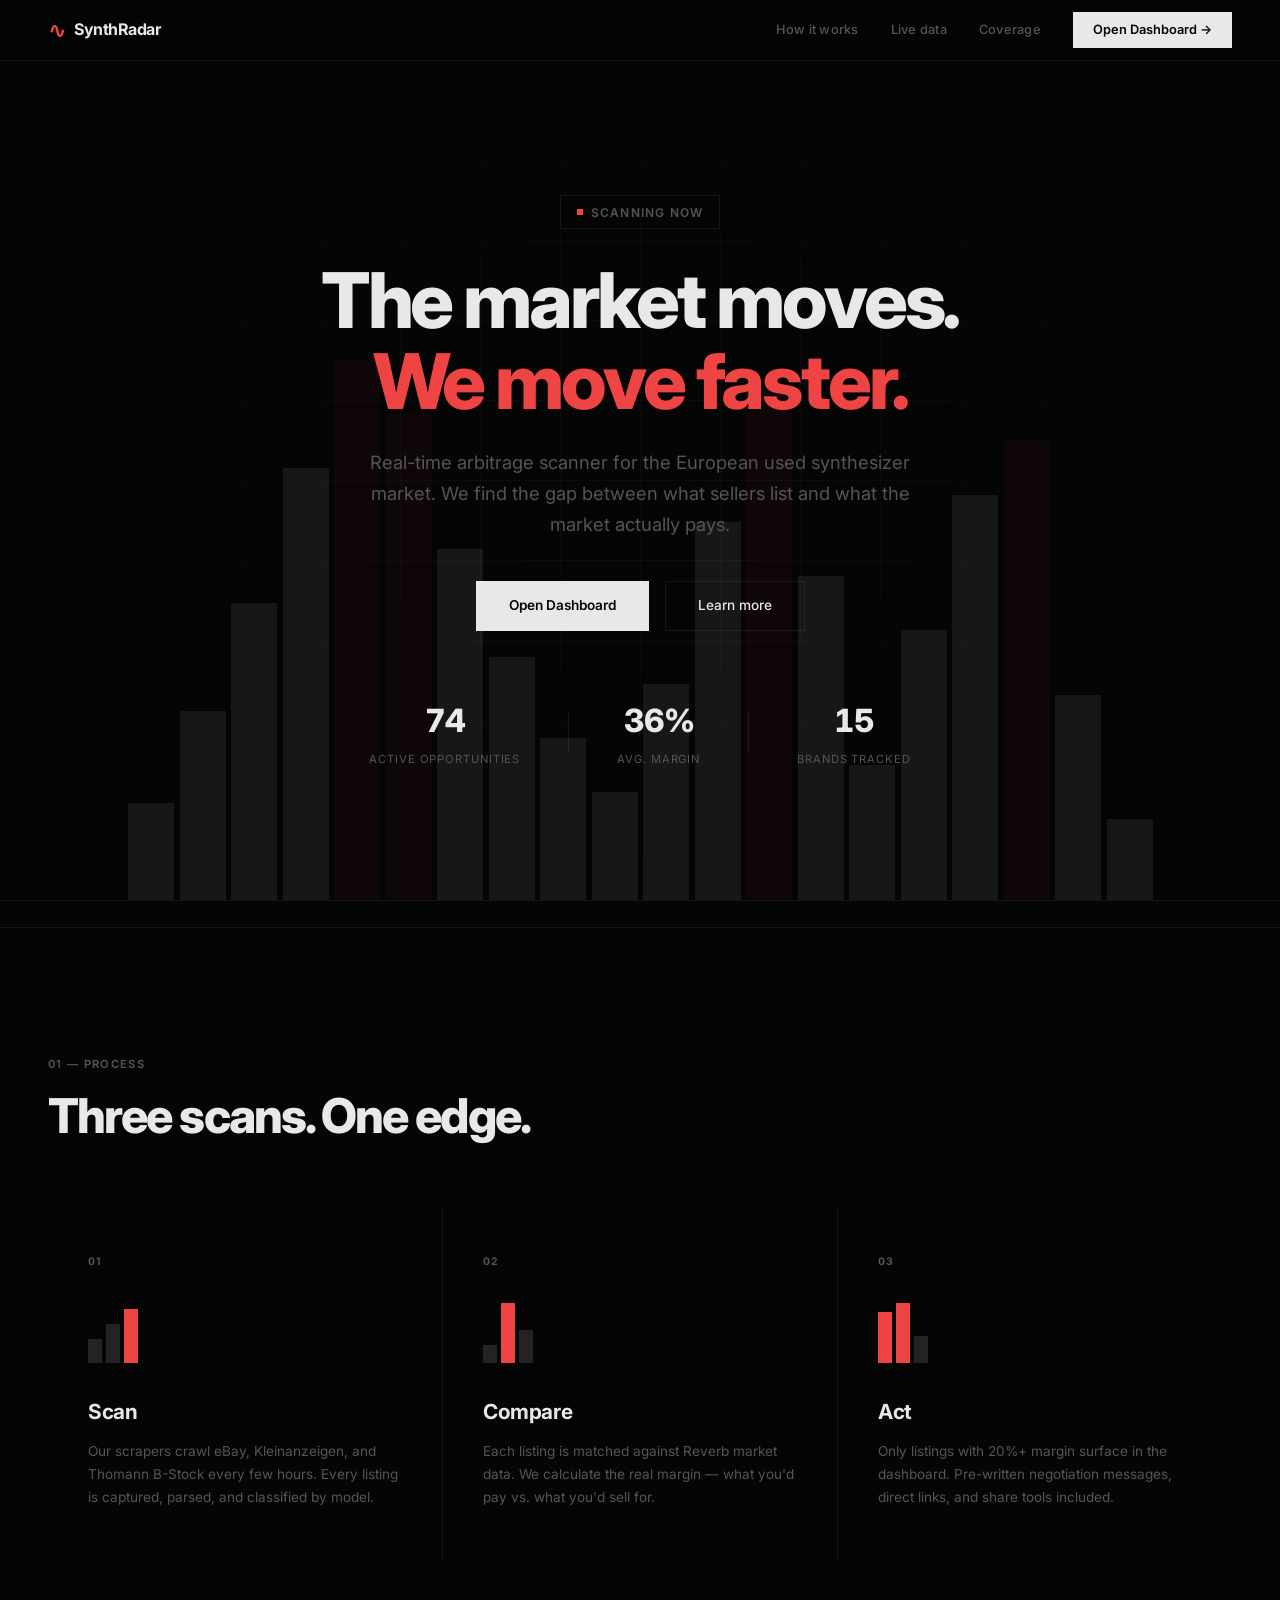
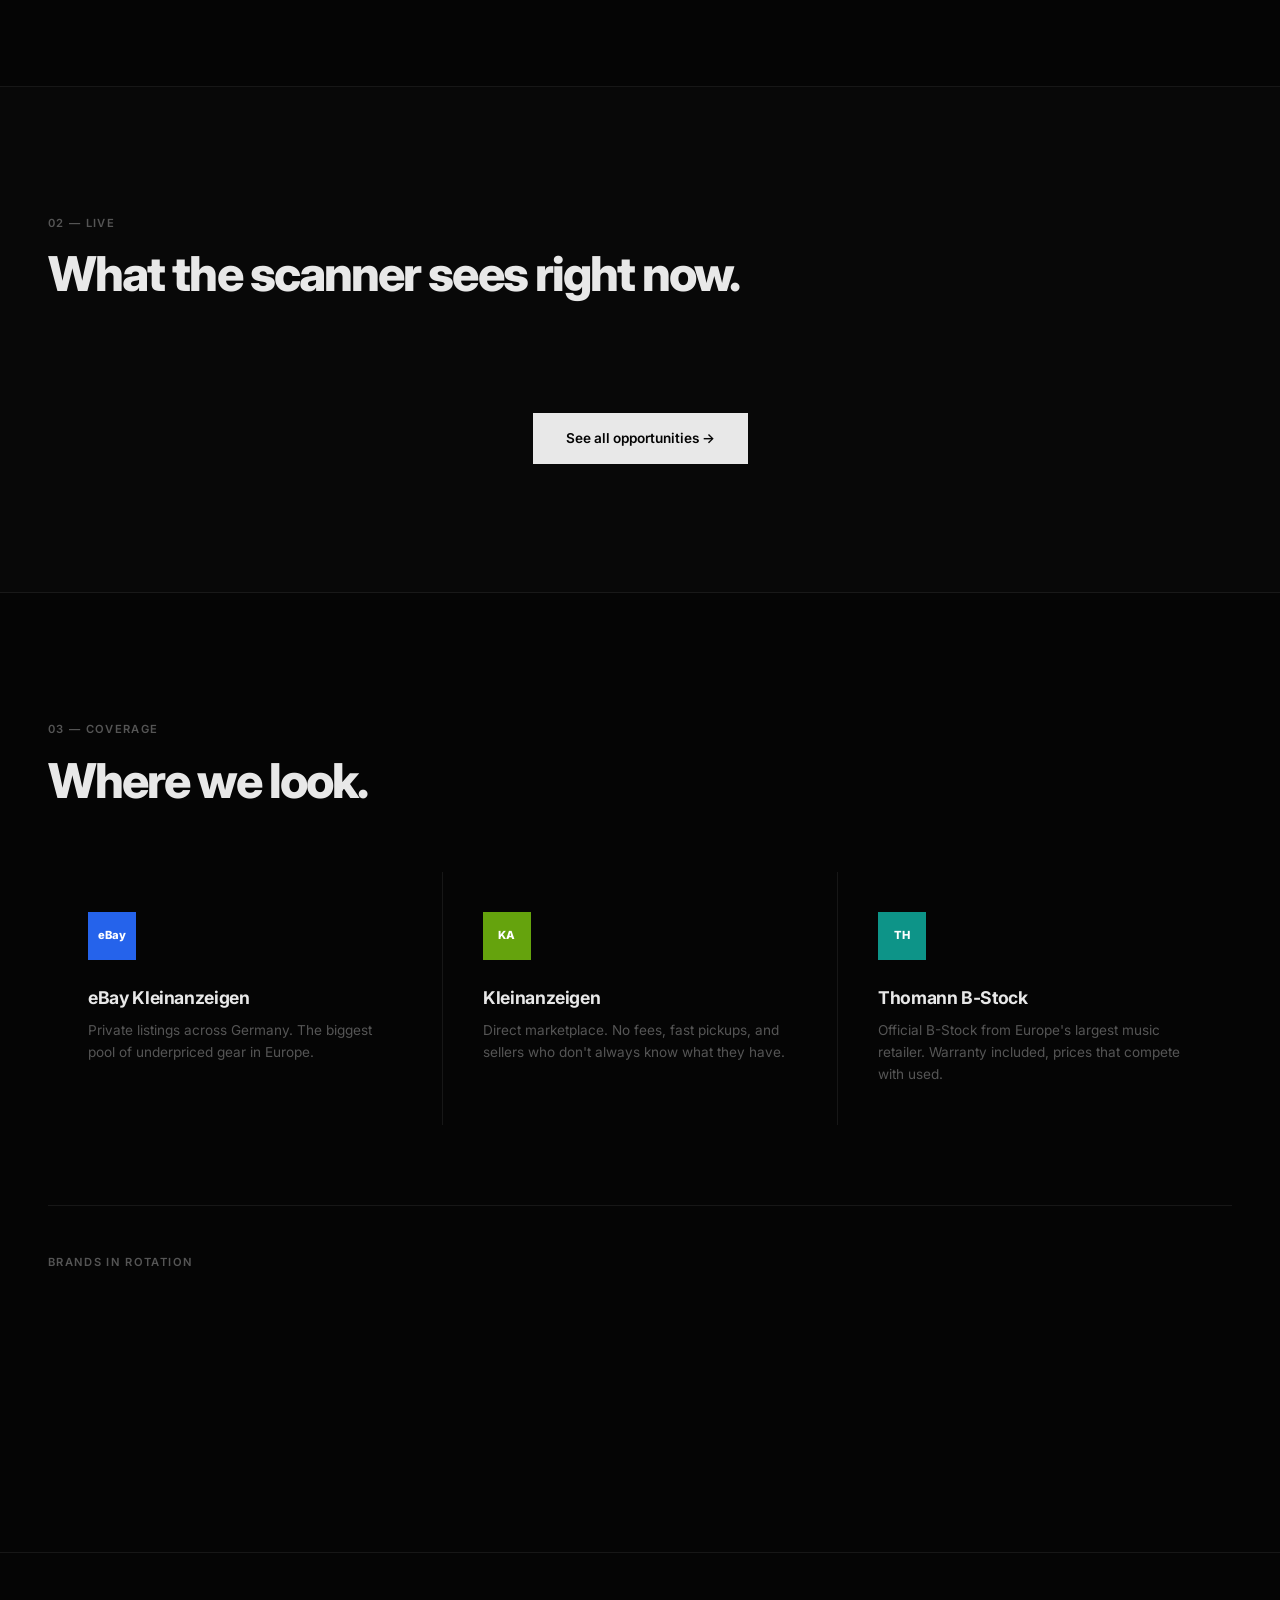
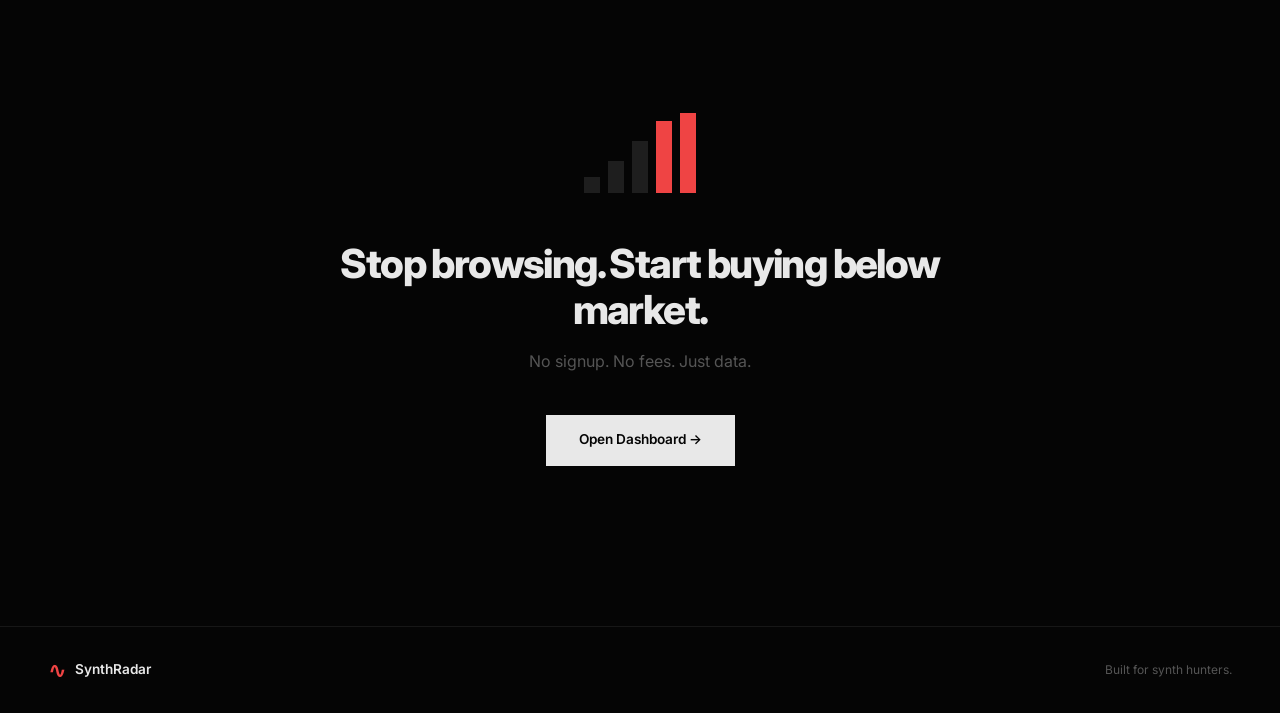
==== landing.html @ b0c32d6d "feat: add Awwwards-level brutalist landing page with live data, ticker, and scroll animations" ====
<!DOCTYPE html>
<html lang="en">
<head>
    <meta charset="UTF-8">
    <meta name="viewport" content="width=device-width, initial-scale=1.0">
    <title>SynthRadar — Used Synth Arbitrage</title>
    <meta name="description" content="Real-time arbitrage scanner for the European used synthesizer market. We find the gap between what sellers ask and what buyers pay.">

    <meta property="og:title" content="SynthRadar — Used Synth Arbitrage">
    <meta property="og:description" content="Real-time arbitrage scanner for the European used synthesizer market.">
    <meta property="og:url" content="https://synthradar.com">
    <meta property="og:type" content="website">

    <link rel="preconnect" href="https://fonts.googleapis.com">
    <link rel="preconnect" href="https://fonts.gstatic.com" crossorigin>
    <link href="https://fonts.googleapis.com/css2?family=Inter:wght@300;400;500;600;700;800;900&display=swap" rel="stylesheet">
    <link rel="stylesheet" href="./landing.css">
</head>
<body>

<!-- ═══════════════════════════════════════════════════════ 
     NAV
     ═══════════════════════════════════════════════════════ -->
<nav class="nav">
    <div class="nav-inner">
        <a href="/" class="nav-logo">
            <span class="logo-mark">∿</span>
            <span class="logo-text">SynthRadar</span>
        </a>
        <div class="nav-links">
            <a href="#how" class="nav-link">How it works</a>
            <a href="#live" class="nav-link">Live data</a>
            <a href="#coverage" class="nav-link">Coverage</a>
            <a href="./index.html" class="nav-cta">Open Dashboard →</a>
        </div>
        <button class="nav-menu-btn" id="menu-toggle" aria-label="Menu">
            <span></span><span></span>
        </button>
    </div>
</nav>

<!-- Mobile menu overlay -->
<div class="mobile-menu" id="mobile-menu">
    <a href="#how" class="mobile-link">How it works</a>
    <a href="#live" class="mobile-link">Live data</a>
    <a href="#coverage" class="mobile-link">Coverage</a>
    <a href="./index.html" class="mobile-link cta">Open Dashboard →</a>
</div>


<!-- ═══════════════════════════════════════════════════════ 
     HERO
     ═══════════════════════════════════════════════════════ -->
<section class="hero">
    <div class="hero-grid-bg"></div>

    <!-- Decorative spectrum bars behind the text -->
    <div class="hero-spectrum" aria-hidden="true">
        <div class="h-bar" style="--h:18%; --delay:0s"></div>
        <div class="h-bar" style="--h:35%; --delay:0.1s"></div>
        <div class="h-bar" style="--h:55%; --delay:0.2s"></div>
        <div class="h-bar" style="--h:80%; --delay:0.3s"></div>
        <div class="h-bar accent" style="--h:100%; --delay:0.4s"></div>
        <div class="h-bar accent" style="--h:90%; --delay:0.5s"></div>
        <div class="h-bar" style="--h:65%; --delay:0.6s"></div>
        <div class="h-bar" style="--h:45%; --delay:0.7s"></div>
        <div class="h-bar" style="--h:30%; --delay:0.8s"></div>
        <div class="h-bar" style="--h:20%; --delay:0.9s"></div>
        <div class="h-bar" style="--h:40%; --delay:1s"></div>
        <div class="h-bar" style="--h:70%; --delay:1.1s"></div>
        <div class="h-bar accent" style="--h:95%; --delay:1.2s"></div>
        <div class="h-bar" style="--h:60%; --delay:1.3s"></div>
        <div class="h-bar" style="--h:25%; --delay:1.4s"></div>
        <div class="h-bar" style="--h:50%; --delay:1.5s"></div>
        <div class="h-bar" style="--h:75%; --delay:1.6s"></div>
        <div class="h-bar accent" style="--h:85%; --delay:1.7s"></div>
        <div class="h-bar" style="--h:38%; --delay:1.8s"></div>
        <div class="h-bar" style="--h:15%; --delay:1.9s"></div>
    </div>

    <div class="hero-content">
        <div class="hero-badge">
            <span class="badge-dot"></span>
            Scanning now
        </div>
        <h1 class="hero-title">
            The market moves.<br>
            <span class="hero-highlight">We move faster.</span>
        </h1>
        <p class="hero-sub">
            Real-time arbitrage scanner for the European used synthesizer market.
            We find the gap between what sellers list and what the market actually pays.
        </p>
        <div class="hero-actions">
            <a href="./index.html" class="btn-hero-primary">Open Dashboard</a>
            <a href="#how" class="btn-hero-secondary">Learn more</a>
        </div>

        <div class="hero-stats">
            <div class="hero-stat">
                <span class="stat-number" id="stat-opps">—</span>
                <span class="stat-label">Active opportunities</span>
            </div>
            <div class="hero-stat-divider"></div>
            <div class="hero-stat">
                <span class="stat-number" id="stat-margin">—</span>
                <span class="stat-label">Avg. margin</span>
            </div>
            <div class="hero-stat-divider"></div>
            <div class="hero-stat">
                <span class="stat-number" id="stat-brands">—</span>
                <span class="stat-label">Brands tracked</span>
            </div>
        </div>
    </div>
</section>


<!-- ═══════════════════════════════════════════════════════ 
     TICKER
     ═══════════════════════════════════════════════════════ -->
<div class="ticker-strip">
    <div class="ticker-track" id="ticker-track">
        <!-- JS fills this -->
    </div>
</div>


<!-- ═══════════════════════════════════════════════════════ 
     HOW IT WORKS
     ═══════════════════════════════════════════════════════ -->
<section class="section" id="how">
    <div class="section-inner">
        <div class="section-header">
            <span class="section-tag">01 — Process</span>
            <h2 class="section-title">Three scans. One edge.</h2>
        </div>

        <div class="steps-grid">
            <div class="step-card" data-step="01">
                <div class="step-number">01</div>
                <div class="step-bar-group" aria-hidden="true">
                    <div class="step-bar" style="--h:40%"></div>
                    <div class="step-bar" style="--h:65%"></div>
                    <div class="step-bar accent" style="--h:90%"></div>
                </div>
                <h3 class="step-title">Scan</h3>
                <p class="step-desc">
                    Our scrapers crawl eBay, Kleinanzeigen, and Thomann B-Stock every few hours. Every listing is captured, parsed, and classified by model.
                </p>
            </div>

            <div class="step-card" data-step="02">
                <div class="step-number">02</div>
                <div class="step-bar-group" aria-hidden="true">
                    <div class="step-bar" style="--h:30%"></div>
                    <div class="step-bar accent" style="--h:100%"></div>
                    <div class="step-bar" style="--h:55%"></div>
                </div>
                <h3 class="step-title">Compare</h3>
                <p class="step-desc">
                    Each listing is matched against Reverb market data. We calculate the real margin — what you'd pay vs. what you'd sell for.
                </p>
            </div>

            <div class="step-card" data-step="03">
                <div class="step-number">03</div>
                <div class="step-bar-group" aria-hidden="true">
                    <div class="step-bar accent" style="--h:85%"></div>
                    <div class="step-bar accent" style="--h:100%"></div>
                    <div class="step-bar" style="--h:45%"></div>
                </div>
                <h3 class="step-title">Act</h3>
                <p class="step-desc">
                    Only listings with 20%+ margin surface in the dashboard. Pre-written negotiation messages, direct links, and share tools included.
                </p>
            </div>
        </div>
    </div>
</section>


<!-- ═══════════════════════════════════════════════════════ 
     LIVE DATA PREVIEW
     ═══════════════════════════════════════════════════════ -->
<section class="section section-dark" id="live">
    <div class="section-inner">
        <div class="section-header">
            <span class="section-tag">02 — Live</span>
            <h2 class="section-title">What the scanner sees right now.</h2>
        </div>

        <div class="live-grid" id="live-grid">
            <!-- JS populates 4 cards -->
        </div>

        <div class="live-cta">
            <a href="./index.html" class="btn-hero-primary">See all opportunities →</a>
        </div>
    </div>
</section>


<!-- ═══════════════════════════════════════════════════════ 
     COVERAGE
     ═══════════════════════════════════════════════════════ -->
<section class="section" id="coverage">
    <div class="section-inner">
        <div class="section-header">
            <span class="section-tag">03 — Coverage</span>
            <h2 class="section-title">Where we look.</h2>
        </div>

        <div class="platforms-grid">
            <div class="platform-card">
                <div class="platform-icon" style="background: #2563eb">eBay</div>
                <div class="platform-info">
                    <h3>eBay Kleinanzeigen</h3>
                    <p>Private listings across Germany. The biggest pool of underpriced gear in Europe.</p>
                </div>
            </div>
            <div class="platform-card">
                <div class="platform-icon" style="background: #65a30d">KA</div>
                <div class="platform-info">
                    <h3>Kleinanzeigen</h3>
                    <p>Direct marketplace. No fees, fast pickups, and sellers who don't always know what they have.</p>
                </div>
            </div>
            <div class="platform-card">
                <div class="platform-icon" style="background: #0d9488">TH</div>
                <div class="platform-info">
                    <h3>Thomann B-Stock</h3>
                    <p>Official B-Stock from Europe's largest music retailer. Warranty included, prices that compete with used.</p>
                </div>
            </div>
        </div>

        <!-- Brand spectrum -->
        <div class="brand-spectrum-section">
            <h3 class="brand-spectrum-title">Brands in rotation</h3>
            <div class="brand-spectrum" id="brand-spectrum">
                <!-- JS fills -->
            </div>
        </div>
    </div>
</section>


<!-- ═══════════════════════════════════════════════════════ 
     FINAL CTA
     ═══════════════════════════════════════════════════════ -->
<section class="section-final">
    <div class="final-inner">
        <div class="final-bars" aria-hidden="true">
            <div class="f-bar" style="--h:20%"></div>
            <div class="f-bar" style="--h:40%"></div>
            <div class="f-bar" style="--h:65%"></div>
            <div class="f-bar accent" style="--h:90%"></div>
            <div class="f-bar accent" style="--h:100%"></div>
        </div>
        <h2 class="final-title">Stop browsing. Start buying below market.</h2>
        <p class="final-sub">No signup. No fees. Just data.</p>
        <a href="./index.html" class="btn-hero-primary">Open Dashboard →</a>
    </div>
</section>


<!-- ═══════════════════════════════════════════════════════ 
     FOOTER
     ═══════════════════════════════════════════════════════ -->
<footer class="footer">
    <div class="footer-inner">
        <div class="footer-left">
            <span class="logo-mark">∿</span>
            <span>SynthRadar</span>
        </div>
        <div class="footer-right">
            <span>Built for synth hunters.</span>
        </div>
    </div>
</footer>


<!-- ═══════════════════════════════════════════════════════ 
     SCRIPTS
     ═══════════════════════════════════════════════════════ -->
<script>
(function() {
    // Mobile menu
    const toggle = document.getElementById('menu-toggle');
    const menu = document.getElementById('mobile-menu');
    toggle.addEventListener('click', () => {
        menu.classList.toggle('open');
        toggle.classList.toggle('open');
    });
    menu.querySelectorAll('a').forEach(a => a.addEventListener('click', () => {
        menu.classList.remove('open');
        toggle.classList.remove('open');
    }));

    // Smooth scroll
    document.querySelectorAll('a[href^="#"]').forEach(a => {
        a.addEventListener('click', e => {
            e.preventDefault();
            const target = document.querySelector(a.getAttribute('href'));
            if (target) target.scrollIntoView({ behavior: 'smooth', block: 'start' });
        });
    });

    // Intersection observer for scroll animations
    const observer = new IntersectionObserver((entries) => {
        entries.forEach(entry => {
            if (entry.isIntersecting) {
                entry.target.classList.add('in-view');
                observer.unobserve(entry.target);
            }
        });
    }, { threshold: 0.15 });

    document.querySelectorAll('.step-card, .platform-card, .section-header, .live-card').forEach(el => {
        observer.observe(el);
    });

    // Fetch live data
    fetch('/data.json')
        .then(r => r.json())
        .then(data => {
            // Normalize keys from Spanish capitals to lowercase
            const opps = (data.opportunities || []).map(o => ({
                modelo: o['Modelo'] || o.modelo || '',
                estado: o['Estado'] || o.estado || '',
                precio: o['Precio URL'] || o.precio || '',
                precio_mercado: o['Precio Mercado'] || o.precio_mercado || '',
                ahorro_porcentaje: o['Ahorro %'] || o.ahorro_porcentaje || '0%',
                plataforma: o['Plataforma'] || o.plataforma || '',
                url: o['Enlace'] || o.url || '',
                imagen: o['Imagen'] || o.imagen || '',
                reverb: o['Reverb'] || o.reverb || '',
            }));

            // Hero stats
            document.getElementById('stat-opps').textContent = opps.length;
            const margins = opps.map(o => parseFloat(String(o.ahorro_porcentaje || '0').replace('%', '')));
            const avgMargin = margins.length ? (margins.reduce((a,b) => a+b, 0) / margins.length).toFixed(1) : '0';
            document.getElementById('stat-margin').textContent = avgMargin + '%';
            const brands = new Set(opps.map(o => (o.modelo || '').split(' ')[0]));
            document.getElementById('stat-brands').textContent = brands.size;

            // Ticker
            const ticker = document.getElementById('ticker-track');
            const tickerItems = opps.slice(0, 20);
            const tickerHTML = tickerItems.map(o => {
                const save = o.ahorro_porcentaje || '0%';
                return `<span class="ticker-item"><span class="ticker-model">${o.modelo}</span> <span class="ticker-price">€${o.precio}</span> <span class="ticker-save">${save} OFF</span></span>`;
            }).join('');
            ticker.innerHTML = tickerHTML + tickerHTML; // duplicate for seamless loop

            // Live cards (top 4 by margin)
            const sorted = [...opps]
                .filter(o => o.plataforma !== 'Thomann B-Stock')
                .sort((a,b) => {
                    const sa = parseFloat(String(a.ahorro_porcentaje||'0').replace('%',''));
                    const sb = parseFloat(String(b.ahorro_porcentaje||'0').replace('%',''));
                    return sb - sa;
                })
                .slice(0, 4);

            const liveGrid = document.getElementById('live-grid');
            liveGrid.innerHTML = sorted.map(o => {
                const save = o.ahorro_porcentaje || '0%';
                const img = o.imagen || '';
                const price = String(o.precio).replace(/[^\d.]/g, '');
                const reverb = o.precio_mercado || '—';
                return `
                <div class="live-card">
                    <div class="live-card-img" style="background-image: url('${img}')"></div>
                    <div class="live-card-body">
                        <div class="live-card-tags">
                            <span class="live-tag">${o.estado || 'Used'}</span>
                            <span class="live-tag accent">${save} OFF</span>
                        </div>
                        <h3 class="live-card-title">${o.modelo}</h3>
                        <div class="live-card-prices">
                            <span class="live-price-listed">€${price}</span>
                            <span class="live-price-arrow">→</span>
                            <span class="live-price-market">${reverb} €</span>
                        </div>
                    </div>
                </div>`;
            }).join('');

            // Re-observe live cards
            document.querySelectorAll('.live-card').forEach(el => observer.observe(el));

            // Brand spectrum
            const brandCounts = {};
            opps.forEach(o => {
                const b = (o.modelo || '').split(' ')[0];
                brandCounts[b] = (brandCounts[b] || 0) + 1;
            });
            const brandEntries = Object.entries(brandCounts).sort((a,b) => a[0].localeCompare(b[0]));
            const maxBrand = Math.max(...brandEntries.map(b => b[1]), 5);
            const spectrum = document.getElementById('brand-spectrum');
            spectrum.innerHTML = brandEntries.map(([name, count]) => {
                const pct = Math.max(15, (count / maxBrand) * 100);
                const isHot = pct > 70;
                return `
                <div class="bs-col">
                    <div class="bs-bar ${isHot ? 'accent' : ''}" style="height: ${pct}%"></div>
                    <span class="bs-label">${name}</span>
                </div>`;
            }).join('');
        })
        .catch(() => {
            document.getElementById('stat-opps').textContent = '74';
            document.getElementById('stat-margin').textContent = '36%';
            document.getElementById('stat-brands').textContent = '15';
        });
})();
</script>

</body>
</html>
---- landing.css ----
/* ═══════════════════════════════════════════════════════
   SYNTH RADAR — LANDING PAGE
   Design: Brutalist minimalist / black-white-red
   ═══════════════════════════════════════════════════════ */

:root {
    --bg: #050505;
    --fg: #e8e8e8;
    --fg-dim: #555;
    --fg-muted: #333;
    --red: #ef4444;
    --red-dim: rgba(239, 68, 68, 0.3);
    --border: rgba(255, 255, 255, 0.07);
    --font: 'Inter', system-ui, -apple-system, sans-serif;
}

*, *::before, *::after {
    margin: 0;
    padding: 0;
    box-sizing: border-box;
}

html {
    font-size: 16px;
    scroll-behavior: smooth;
    -webkit-font-smoothing: antialiased;
    -moz-osx-font-smoothing: grayscale;
}

body {
    font-family: var(--font);
    background: var(--bg);
    color: var(--fg);
    overflow-x: hidden;
    line-height: 1.6;
}

::selection {
    background: var(--red);
    color: #fff;
}


/* ═══════════════════════════════════════════════════════
   NAV
   ═══════════════════════════════════════════════════════ */

.nav {
    position: fixed;
    top: 0;
    left: 0;
    width: 100%;
    z-index: 100;
    background: rgba(5, 5, 5, 0.85);
    backdrop-filter: blur(20px);
    -webkit-backdrop-filter: blur(20px);
    border-bottom: 1px solid var(--border);
}

.nav-inner {
    max-width: 1400px;
    margin: 0 auto;
    padding: 0 3rem;
    height: 60px;
    display: flex;
    align-items: center;
    justify-content: space-between;
}

.nav-logo {
    display: flex;
    align-items: center;
    gap: 0.5rem;
    text-decoration: none;
    color: var(--fg);
    font-weight: 700;
    font-size: 1rem;
    letter-spacing: -0.03em;
}

.logo-mark {
    font-size: 1.4rem;
    color: var(--red);
    line-height: 1;
}

.nav-links {
    display: flex;
    align-items: center;
    gap: 2rem;
}

.nav-link {
    color: var(--fg-dim);
    text-decoration: none;
    font-size: 0.8rem;
    font-weight: 500;
    letter-spacing: 0.02em;
    transition: color 0.2s;
}

.nav-link:hover {
    color: var(--fg);
}

.nav-cta {
    color: var(--bg);
    background: var(--fg);
    text-decoration: none;
    font-size: 0.8rem;
    font-weight: 600;
    padding: 0.5rem 1.25rem;
    transition: all 0.2s;
}

.nav-cta:hover {
    background: var(--red);
    color: #fff;
}

.nav-menu-btn {
    display: none;
    background: none;
    border: none;
    cursor: pointer;
    width: 28px;
    height: 20px;
    position: relative;
    z-index: 101;
}

.nav-menu-btn span {
    display: block;
    width: 100%;
    height: 2px;
    background: var(--fg);
    position: absolute;
    left: 0;
    transition: all 0.3s;
}

.nav-menu-btn span:first-child { top: 2px; }
.nav-menu-btn span:last-child { bottom: 2px; }

.nav-menu-btn.open span:first-child { top: 50%; transform: translateY(-50%) rotate(45deg); }
.nav-menu-btn.open span:last-child { bottom: 50%; transform: translateY(50%) rotate(-45deg); }

.mobile-menu {
    position: fixed;
    top: 0;
    left: 0;
    width: 100%;
    height: 100dvh;
    background: var(--bg);
    z-index: 99;
    display: flex;
    flex-direction: column;
    justify-content: center;
    align-items: center;
    gap: 2.5rem;
    opacity: 0;
    pointer-events: none;
    transition: opacity 0.3s;
}

.mobile-menu.open {
    opacity: 1;
    pointer-events: auto;
}

.mobile-link {
    color: var(--fg);
    text-decoration: none;
    font-size: 1.5rem;
    font-weight: 600;
    letter-spacing: -0.02em;
}

.mobile-link.cta {
    color: var(--red);
}


/* ═══════════════════════════════════════════════════════
   HERO
   ═══════════════════════════════════════════════════════ */

.hero {
    position: relative;
    min-height: 100dvh;
    display: flex;
    align-items: center;
    justify-content: center;
    padding: 8rem 3rem 4rem;
    overflow: hidden;
}

.hero-grid-bg {
    position: absolute;
    inset: 0;
    background-image:
        linear-gradient(var(--border) 1px, transparent 1px),
        linear-gradient(90deg, var(--border) 1px, transparent 1px);
    background-size: 80px 80px;
    opacity: 0.4;
    mask-image: radial-gradient(ellipse at 50% 50%, black 20%, transparent 70%);
    -webkit-mask-image: radial-gradient(ellipse at 50% 50%, black 20%, transparent 70%);
}

/* Spectrum bars behind hero */
.hero-spectrum {
    position: absolute;
    bottom: 0;
    left: 0;
    width: 100%;
    height: 60%;
    display: flex;
    align-items: flex-end;
    justify-content: center;
    gap: 6px;
    padding: 0 10%;
    opacity: 0.08;
    pointer-events: none;
}

.h-bar {
    flex: 1;
    height: var(--h);
    background: var(--fg);
    animation: barRise 1.5s cubic-bezier(0.16, 1, 0.3, 1) var(--delay) both;
}

.h-bar.accent {
    background: var(--red);
    opacity: 0.6;
}

@keyframes barRise {
    from { transform: scaleY(0); transform-origin: bottom; }
    to   { transform: scaleY(1); transform-origin: bottom; }
}

.hero-content {
    position: relative;
    z-index: 2;
    text-align: center;
    max-width: 800px;
}

.hero-badge {
    display: inline-flex;
    align-items: center;
    gap: 0.5rem;
    font-size: 0.75rem;
    font-weight: 600;
    text-transform: uppercase;
    letter-spacing: 0.1em;
    color: var(--fg-dim);
    margin-bottom: 2rem;
    border: 1px solid var(--border);
    padding: 0.4rem 1rem;
}

.badge-dot {
    width: 6px;
    height: 6px;
    background: var(--red);
    animation: pulse 2s infinite;
}

@keyframes pulse {
    0%, 100% { opacity: 1; }
    50% { opacity: 0.3; }
}

.hero-title {
    font-size: clamp(2.5rem, 6vw, 5rem);
    font-weight: 800;
    letter-spacing: -0.04em;
    line-height: 1.05;
    margin-bottom: 1.5rem;
}

.hero-highlight {
    color: var(--red);
}

.hero-sub {
    font-size: clamp(1rem, 1.5vw, 1.15rem);
    color: var(--fg-dim);
    max-width: 560px;
    margin: 0 auto 2.5rem;
    line-height: 1.7;
    font-weight: 400;
}

.hero-actions {
    display: flex;
    gap: 1rem;
    justify-content: center;
    margin-bottom: 4rem;
}

.btn-hero-primary {
    display: inline-block;
    background: var(--fg);
    color: var(--bg);
    font-family: var(--font);
    font-size: 0.85rem;
    font-weight: 600;
    padding: 0.85rem 2rem;
    text-decoration: none;
    transition: all 0.2s;
    border: 1px solid var(--fg);
}

.btn-hero-primary:hover {
    background: var(--red);
    color: #fff;
    border-color: var(--red);
}

.btn-hero-secondary {
    display: inline-block;
    background: transparent;
    color: var(--fg);
    font-family: var(--font);
    font-size: 0.85rem;
    font-weight: 500;
    padding: 0.85rem 2rem;
    text-decoration: none;
    border: 1px solid var(--border);
    transition: all 0.2s;
}

.btn-hero-secondary:hover {
    border-color: var(--fg);
}

/* Hero stats strip */
.hero-stats {
    display: flex;
    justify-content: center;
    align-items: center;
    gap: 3rem;
}

.hero-stat {
    display: flex;
    flex-direction: column;
    align-items: center;
}

.stat-number {
    font-size: 2rem;
    font-weight: 800;
    letter-spacing: -0.03em;
    font-variant-numeric: tabular-nums;
}

.stat-label {
    font-size: 0.7rem;
    color: var(--fg-dim);
    text-transform: uppercase;
    letter-spacing: 0.08em;
    margin-top: 0.25rem;
}

.hero-stat-divider {
    width: 1px;
    height: 40px;
    background: var(--border);
}


/* ═══════════════════════════════════════════════════════
   TICKER
   ═══════════════════════════════════════════════════════ */

.ticker-strip {
    border-top: 1px solid var(--border);
    border-bottom: 1px solid var(--border);
    overflow: hidden;
    white-space: nowrap;
    background: var(--bg);
}

.ticker-track {
    display: inline-flex;
    animation: tickerScroll 40s linear infinite;
}

@keyframes tickerScroll {
    0%   { transform: translateX(0); }
    100% { transform: translateX(-50%); }
}

.ticker-item {
    display: inline-flex;
    align-items: center;
    gap: 0.75rem;
    padding: 0.85rem 2.5rem;
    font-size: 0.75rem;
    font-weight: 500;
    border-right: 1px solid var(--border);
}

.ticker-model {
    color: var(--fg);
    font-weight: 600;
}

.ticker-price {
    color: var(--fg-dim);
}

.ticker-save {
    color: var(--red);
    font-weight: 700;
}


/* ═══════════════════════════════════════════════════════
   SECTIONS
   ═══════════════════════════════════════════════════════ */

.section {
    padding: 8rem 3rem;
    border-bottom: 1px solid var(--border);
}

.section-dark {
    background: rgba(255,255,255,0.01);
}

.section-inner {
    max-width: 1200px;
    margin: 0 auto;
}

.section-header {
    margin-bottom: 4rem;
    opacity: 0;
    transform: translateY(30px);
    transition: all 0.8s cubic-bezier(0.16, 1, 0.3, 1);
}

.section-header.in-view {
    opacity: 1;
    transform: translateY(0);
}

.section-tag {
    display: block;
    font-size: 0.7rem;
    font-weight: 600;
    color: var(--fg-dim);
    text-transform: uppercase;
    letter-spacing: 0.12em;
    margin-bottom: 1rem;
}

.section-title {
    font-size: clamp(1.8rem, 4vw, 3rem);
    font-weight: 800;
    letter-spacing: -0.04em;
    line-height: 1.1;
}


/* ═══════════════════════════════════════════════════════
   STEPS
   ═══════════════════════════════════════════════════════ */

.steps-grid {
    display: grid;
    grid-template-columns: repeat(3, 1fr);
    gap: 1px;
    background: var(--border);
}

.step-card {
    background: var(--bg);
    padding: 3rem 2.5rem;
    position: relative;
    opacity: 0;
    transform: translateY(40px);
    transition: all 0.6s cubic-bezier(0.16, 1, 0.3, 1);
}

.step-card:nth-child(2) { transition-delay: 0.1s; }
.step-card:nth-child(3) { transition-delay: 0.2s; }

.step-card.in-view {
    opacity: 1;
    transform: translateY(0);
}

.step-card:hover {
    background: rgba(255,255,255,0.02);
}

.step-number {
    font-size: 0.65rem;
    font-weight: 700;
    color: var(--fg-dim);
    letter-spacing: 0.1em;
    margin-bottom: 2rem;
    text-transform: uppercase;
}

.step-bar-group {
    display: flex;
    align-items: flex-end;
    gap: 4px;
    height: 60px;
    margin-bottom: 2rem;
}

.step-bar {
    width: 14px;
    height: var(--h);
    background: rgba(255,255,255,0.12);
    transition: height 0.6s cubic-bezier(0.16, 1, 0.3, 1);
}

.step-bar.accent {
    background: var(--red);
}

.step-card:hover .step-bar {
    background: rgba(255,255,255,0.2);
}

.step-card:hover .step-bar.accent {
    background: var(--red);
    box-shadow: 0 0 12px var(--red-dim);
}

.step-title {
    font-size: 1.3rem;
    font-weight: 700;
    margin-bottom: 0.75rem;
    letter-spacing: -0.02em;
}

.step-desc {
    font-size: 0.85rem;
    color: var(--fg-dim);
    line-height: 1.7;
}


/* ═══════════════════════════════════════════════════════
   LIVE CARDS
   ═══════════════════════════════════════════════════════ */

.live-grid {
    display: grid;
    grid-template-columns: repeat(4, 1fr);
    gap: 1px;
    background: var(--border);
    margin-bottom: 3rem;
}

.live-card {
    background: var(--bg);
    overflow: hidden;
    opacity: 0;
    transform: translateY(30px);
    transition: all 0.6s cubic-bezier(0.16, 1, 0.3, 1);
}

.live-card:nth-child(2) { transition-delay: 0.08s; }
.live-card:nth-child(3) { transition-delay: 0.16s; }
.live-card:nth-child(4) { transition-delay: 0.24s; }

.live-card.in-view {
    opacity: 1;
    transform: translateY(0);
}

.live-card-img {
    width: 100%;
    height: 180px;
    background-size: cover;
    background-position: center;
    background-color: rgba(255,255,255,0.03);
    border-bottom: 1px solid var(--border);
    transition: transform 0.4s;
}

.live-card:hover .live-card-img {
    transform: scale(1.03);
}

.live-card-body {
    padding: 1.25rem;
}

.live-card-tags {
    display: flex;
    gap: 0.5rem;
    margin-bottom: 0.75rem;
}

.live-tag {
    font-size: 0.65rem;
    font-weight: 600;
    text-transform: uppercase;
    letter-spacing: 0.04em;
    padding: 0.2rem 0.5rem;
    border: 1px solid var(--border);
    color: var(--fg-dim);
}

.live-tag.accent {
    border-color: var(--red);
    color: var(--red);
}

.live-card-title {
    font-size: 1rem;
    font-weight: 700;
    letter-spacing: -0.02em;
    margin-bottom: 0.75rem;
}

.live-card-prices {
    display: flex;
    align-items: center;
    gap: 0.5rem;
    font-size: 0.8rem;
}

.live-price-listed {
    font-weight: 700;
}

.live-price-arrow {
    color: var(--fg-dim);
}

.live-price-market {
    color: var(--fg-dim);
}

.live-cta {
    text-align: center;
}


/* ═══════════════════════════════════════════════════════
   PLATFORMS
   ═══════════════════════════════════════════════════════ */

.platforms-grid {
    display: grid;
    grid-template-columns: repeat(3, 1fr);
    gap: 1px;
    background: var(--border);
    margin-bottom: 5rem;
}

.platform-card {
    background: var(--bg);
    padding: 2.5rem;
    display: flex;
    flex-direction: column;
    gap: 1.5rem;
    opacity: 0;
    transform: translateY(30px);
    transition: all 0.6s cubic-bezier(0.16, 1, 0.3, 1);
}

.platform-card:nth-child(2) { transition-delay: 0.1s; }
.platform-card:nth-child(3) { transition-delay: 0.2s; }

.platform-card.in-view {
    opacity: 1;
    transform: translateY(0);
}

.platform-card:hover {
    background: rgba(255,255,255,0.02);
}

.platform-icon {
    width: 48px;
    height: 48px;
    display: flex;
    align-items: center;
    justify-content: center;
    font-size: 0.7rem;
    font-weight: 800;
    color: #fff;
    letter-spacing: 0.02em;
}

.platform-info h3 {
    font-size: 1.1rem;
    font-weight: 700;
    margin-bottom: 0.5rem;
    letter-spacing: -0.02em;
}

.platform-info p {
    font-size: 0.85rem;
    color: var(--fg-dim);
    line-height: 1.6;
}


/* ═══════════════════════════════════════════════════════
   BRAND SPECTRUM
   ═══════════════════════════════════════════════════════ */

.brand-spectrum-section {
    border-top: 1px solid var(--border);
    padding-top: 3rem;
}

.brand-spectrum-title {
    font-size: 0.7rem;
    font-weight: 600;
    color: var(--fg-dim);
    text-transform: uppercase;
    letter-spacing: 0.12em;
    margin-bottom: 2rem;
}

.brand-spectrum {
    display: flex;
    align-items: flex-end;
    gap: 2px;
    height: 120px;
}

.bs-col {
    flex: 1;
    display: flex;
    flex-direction: column;
    align-items: center;
    height: 100%;
    justify-content: flex-end;
    position: relative;
}

.bs-bar {
    width: 70%;
    background: rgba(255,255,255,0.12);
    transition: all 0.3s;
}

.bs-bar.accent {
    background: var(--red);
}

.bs-col:hover .bs-bar {
    background: rgba(255,255,255,0.25);
}

.bs-col:hover .bs-bar.accent {
    background: var(--red);
    box-shadow: 0 0 8px var(--red-dim);
}

.bs-label {
    position: absolute;
    top: calc(100% + 8px);
    font-size: 0.55rem;
    color: var(--fg-dim);
    font-weight: 500;
    letter-spacing: 0.02em;
    white-space: nowrap;
    transform-origin: 0% 0%;
    transform: rotate(45deg);
    transition: color 0.2s;
}

.bs-col:hover .bs-label {
    color: var(--fg);
}


/* ═══════════════════════════════════════════════════════
   FINAL CTA
   ═══════════════════════════════════════════════════════ */

.section-final {
    padding: 10rem 3rem;
    text-align: center;
    position: relative;
    overflow: hidden;
}

.final-inner {
    position: relative;
    z-index: 2;
    max-width: 700px;
    margin: 0 auto;
}

.final-bars {
    display: flex;
    align-items: flex-end;
    justify-content: center;
    gap: 8px;
    height: 80px;
    margin-bottom: 3rem;
}

.f-bar {
    width: 16px;
    height: var(--h);
    background: rgba(255,255,255,0.1);
}

.f-bar.accent {
    background: var(--red);
}

.final-title {
    font-size: clamp(1.6rem, 3.5vw, 2.5rem);
    font-weight: 800;
    letter-spacing: -0.04em;
    line-height: 1.15;
    margin-bottom: 1rem;
}

.final-sub {
    color: var(--fg-dim);
    font-size: 1rem;
    margin-bottom: 2.5rem;
}


/* ═══════════════════════════════════════════════════════
   FOOTER
   ═══════════════════════════════════════════════════════ */

.footer {
    border-top: 1px solid var(--border);
    padding: 2rem 3rem;
}

.footer-inner {
    max-width: 1400px;
    margin: 0 auto;
    display: flex;
    justify-content: space-between;
    align-items: center;
}

.footer-left {
    display: flex;
    align-items: center;
    gap: 0.5rem;
    font-weight: 600;
    font-size: 0.85rem;
}

.footer-right {
    color: var(--fg-dim);
    font-size: 0.75rem;
}


/* ═══════════════════════════════════════════════════════
   RESPONSIVE
   ═══════════════════════════════════════════════════════ */

@media (max-width: 1024px) {
    .nav-links { display: none; }
    .nav-menu-btn { display: block; }

    .hero { padding: 7rem 2rem 3rem; }

    .steps-grid,
    .live-grid,
    .platforms-grid {
        grid-template-columns: 1fr;
    }

    .section { padding: 5rem 2rem; }

    .hero-stats {
        flex-direction: column;
        gap: 1.5rem;
    }

    .hero-stat-divider {
        width: 40px;
        height: 1px;
    }

    .brand-spectrum {
        overflow-x: auto;
        min-width: 0;
        padding-bottom: 60px;
    }

    .bs-col {
        min-width: 40px;
    }
}

@media (max-width: 640px) {
    .nav-inner { padding: 0 1.5rem; }

    .hero-title {
        font-size: 2.2rem;
    }

    .hero-actions {
        flex-direction: column;
        align-items: stretch;
    }

    .btn-hero-primary,
    .btn-hero-secondary {
        text-align: center;
    }

    .section-final { padding: 6rem 2rem; }
    .footer-inner { flex-direction: column; gap: 1rem; text-align: center; }
}
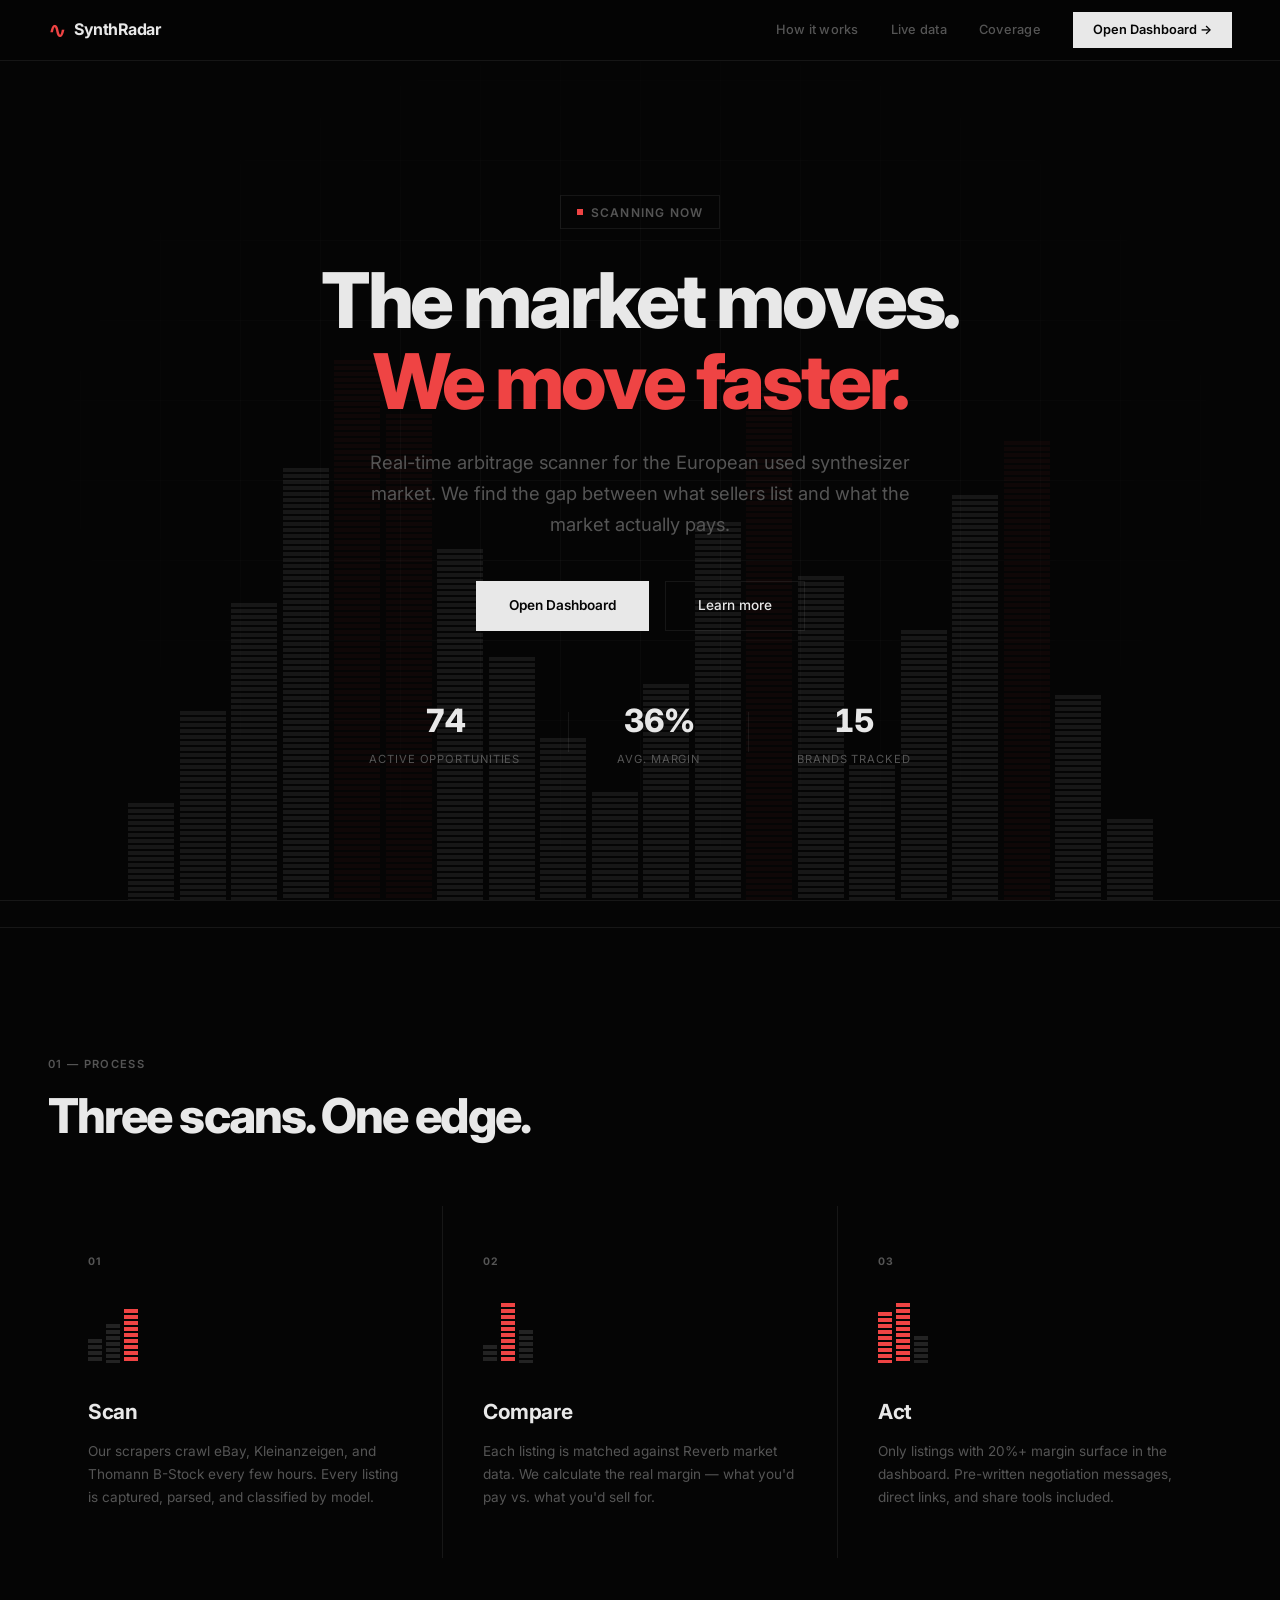
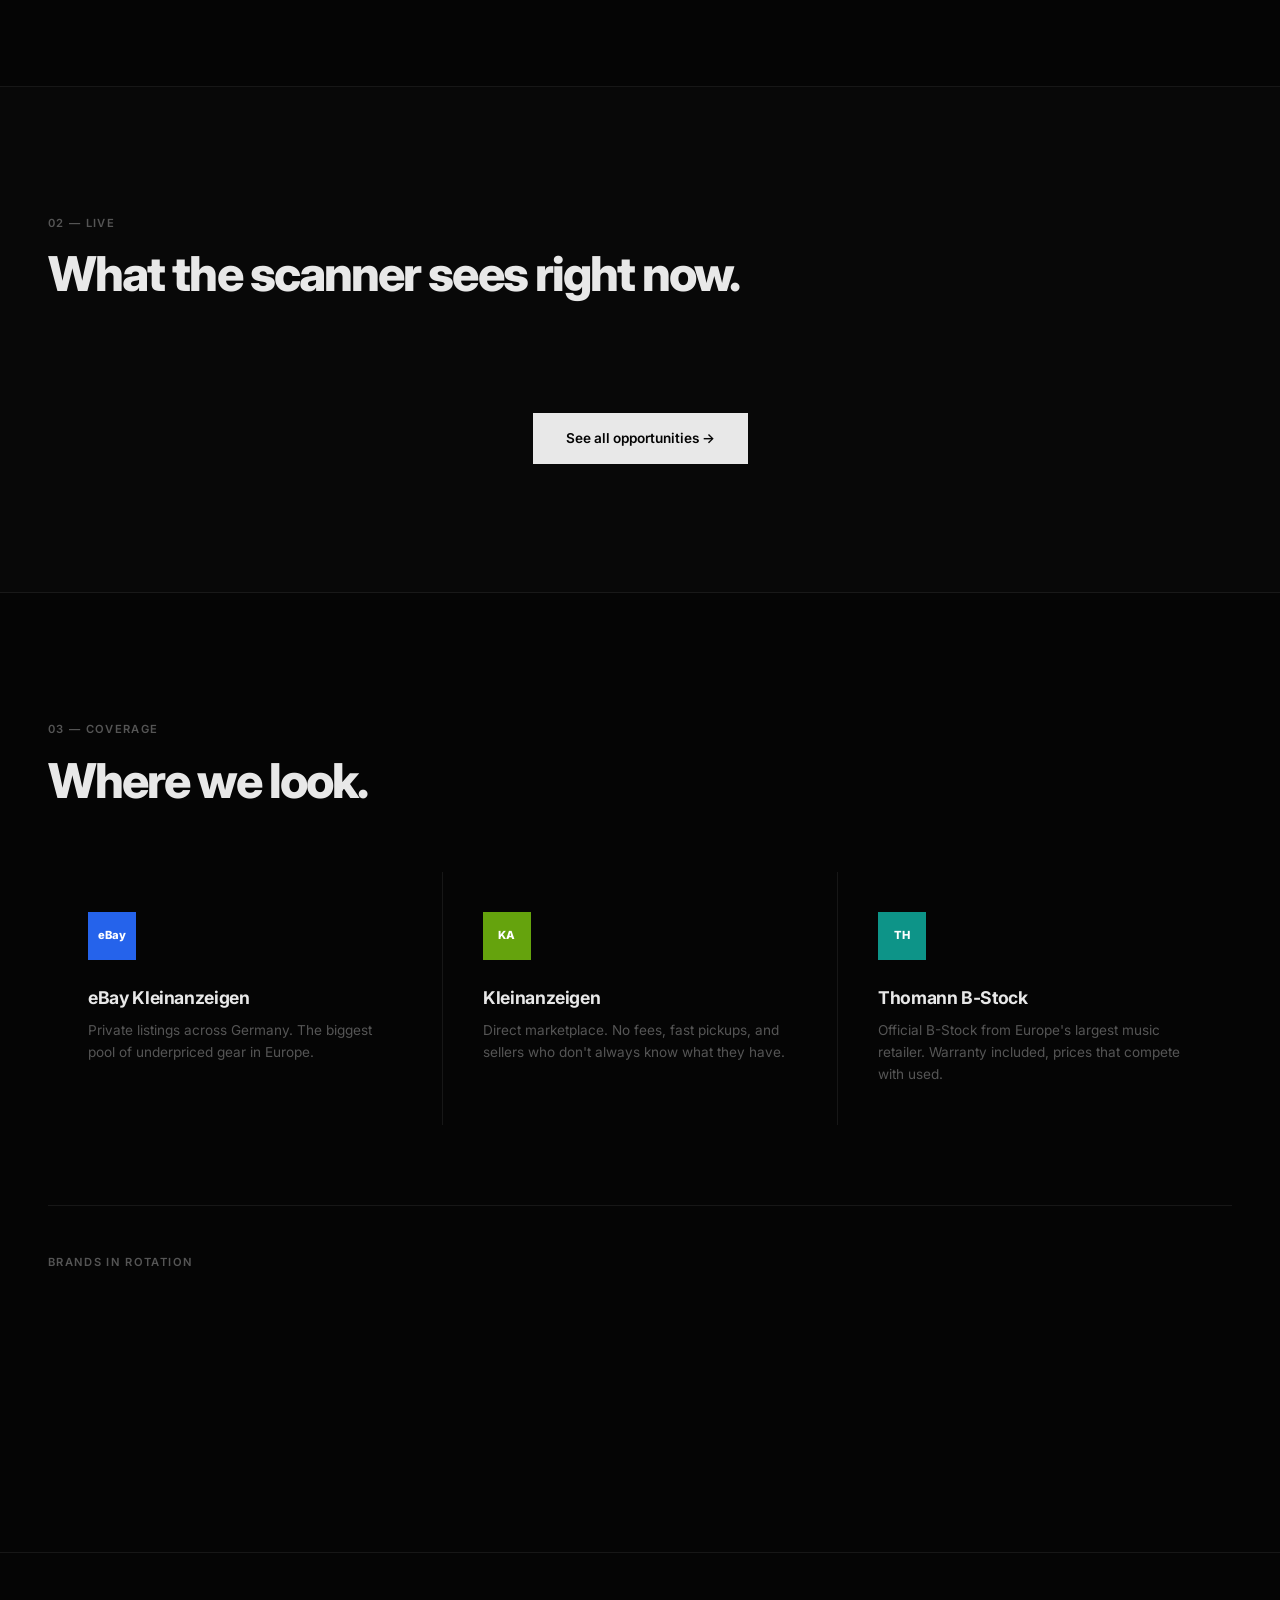
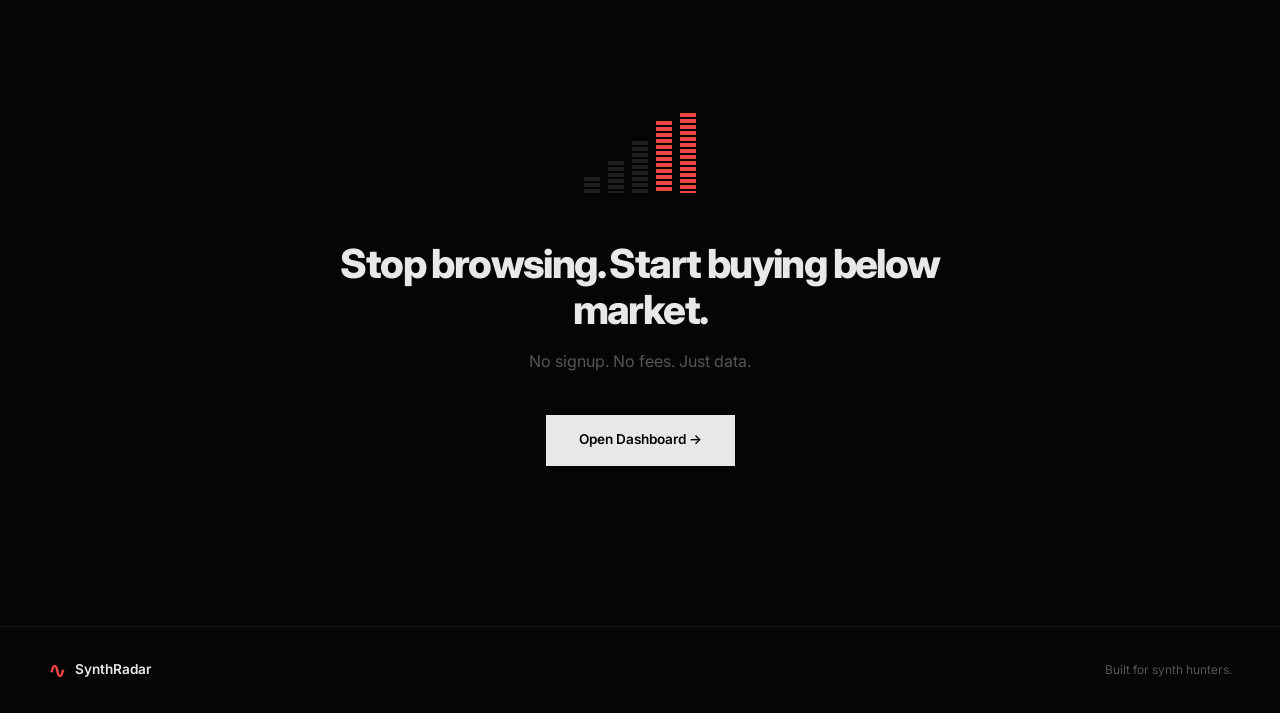
==== commit 05c73154: "fix: landing page ad images broken, filter scam margins, link ads to dashboard, fix dashboard typogr" ====
--- a/landing.html
+++ b/landing.html
@@ -355,9 +355,13 @@
             }).join('');
             ticker.innerHTML = tickerHTML + tickerHTML; // duplicate for seamless loop
 
-            // Live cards (top 4 by margin)
+            // Live cards (top 4 by margin, filtering out unrealistic scam margins > 85%)
             const sorted = [...opps]
                 .filter(o => o.plataforma !== 'Thomann B-Stock')
+                .filter(o => {
+                    const sa = parseFloat(String(o.ahorro_porcentaje||'0').replace('%',''));
+                    return sa >= 15 && sa <= 85;
+                })
                 .sort((a,b) => {
                     const sa = parseFloat(String(a.ahorro_porcentaje||'0').replace('%',''));
                     const sb = parseFloat(String(b.ahorro_porcentaje||'0').replace('%',''));
@@ -372,21 +376,23 @@
                 const price = String(o.precio).replace(/[^\d.]/g, '');
                 const reverb = o.precio_mercado || '—';
                 return `
-                <div class="live-card">
-                    <div class="live-card-img" style="background-image: url('${img}')"></div>
+                <a href="./index.html" class="live-card" style="text-decoration: none; color: inherit; display: flex; flex-direction: column;">
+                    <div class="live-card-img" style="position: relative; overflow: hidden; background: #111;">
+                        <img src="${img}" alt="${o.modelo}" style="width: 100%; height: 100%; object-fit: contain; position: relative; z-index: 1;" onerror="this.onerror=null; this.src='data:image/svg+xml;utf8,<svg xmlns=\\'http://www.w3.org/2000/svg\\' width=\\'400\\' height=\\'300\\' style=\\'background:%23050505\\'><text x=\\'50%\\' y=\\'50%\\' fill=\\'%23ef4444\\' font-family=\\'monospace\\' font-size=\\'20\\' text-anchor=\\'middle\\' dominant-baseline=\\'middle\\'>NO IMAGE</text></svg>';">
+                    </div>
                     <div class="live-card-body">
                         <div class="live-card-tags">
-                            <span class="live-tag">${o.estado || 'Used'}</span>
+                            <span class="live-tag">${(o.estado || 'Used').replace('Funcional', 'Functional')}</span>
                             <span class="live-tag accent">${save} OFF</span>
                         </div>
                         <h3 class="live-card-title">${o.modelo}</h3>
                         <div class="live-card-prices">
                             <span class="live-price-listed">€${price}</span>
                             <span class="live-price-arrow">→</span>
-                            <span class="live-price-market">${reverb} €</span>
+                            <span class="live-price-market">${reverb}</span>
                         </div>
                     </div>
-                </div>`;
+                </a>`;
             }).join('');
 
             // Re-observe live cards
--- a/landing.css
+++ b/landing.css
@@ -228,6 +228,8 @@
     height: var(--h);
     background: var(--fg);
     animation: barRise 1.5s cubic-bezier(0.16, 1, 0.3, 1) var(--delay) both;
+    -webkit-mask-image: repeating-linear-gradient(to bottom, black 0px, black 4px, transparent 4px, transparent 6px);
+    mask-image: repeating-linear-gradient(to bottom, black 0px, black 4px, transparent 4px, transparent 6px);
 }
 
 .h-bar.accent {
@@ -522,6 +524,8 @@
     height: var(--h);
     background: rgba(255,255,255,0.12);
     transition: height 0.6s cubic-bezier(0.16, 1, 0.3, 1);
+    -webkit-mask-image: repeating-linear-gradient(to bottom, black 0px, black 4px, transparent 4px, transparent 6px);
+    mask-image: repeating-linear-gradient(to bottom, black 0px, black 4px, transparent 4px, transparent 6px);
 }
 
 .step-bar.accent {
@@ -750,6 +754,8 @@
     width: 70%;
     background: rgba(255,255,255,0.12);
     transition: all 0.3s;
+    -webkit-mask-image: repeating-linear-gradient(to bottom, black 0px, black 4px, transparent 4px, transparent 6px);
+    mask-image: repeating-linear-gradient(to bottom, black 0px, black 4px, transparent 4px, transparent 6px);
 }
 
 .bs-bar.accent {
@@ -814,6 +820,8 @@
     width: 16px;
     height: var(--h);
     background: rgba(255,255,255,0.1);
+    -webkit-mask-image: repeating-linear-gradient(to bottom, black 0px, black 4px, transparent 4px, transparent 6px);
+    mask-image: repeating-linear-gradient(to bottom, black 0px, black 4px, transparent 4px, transparent 6px);
 }
 
 .f-bar.accent {
